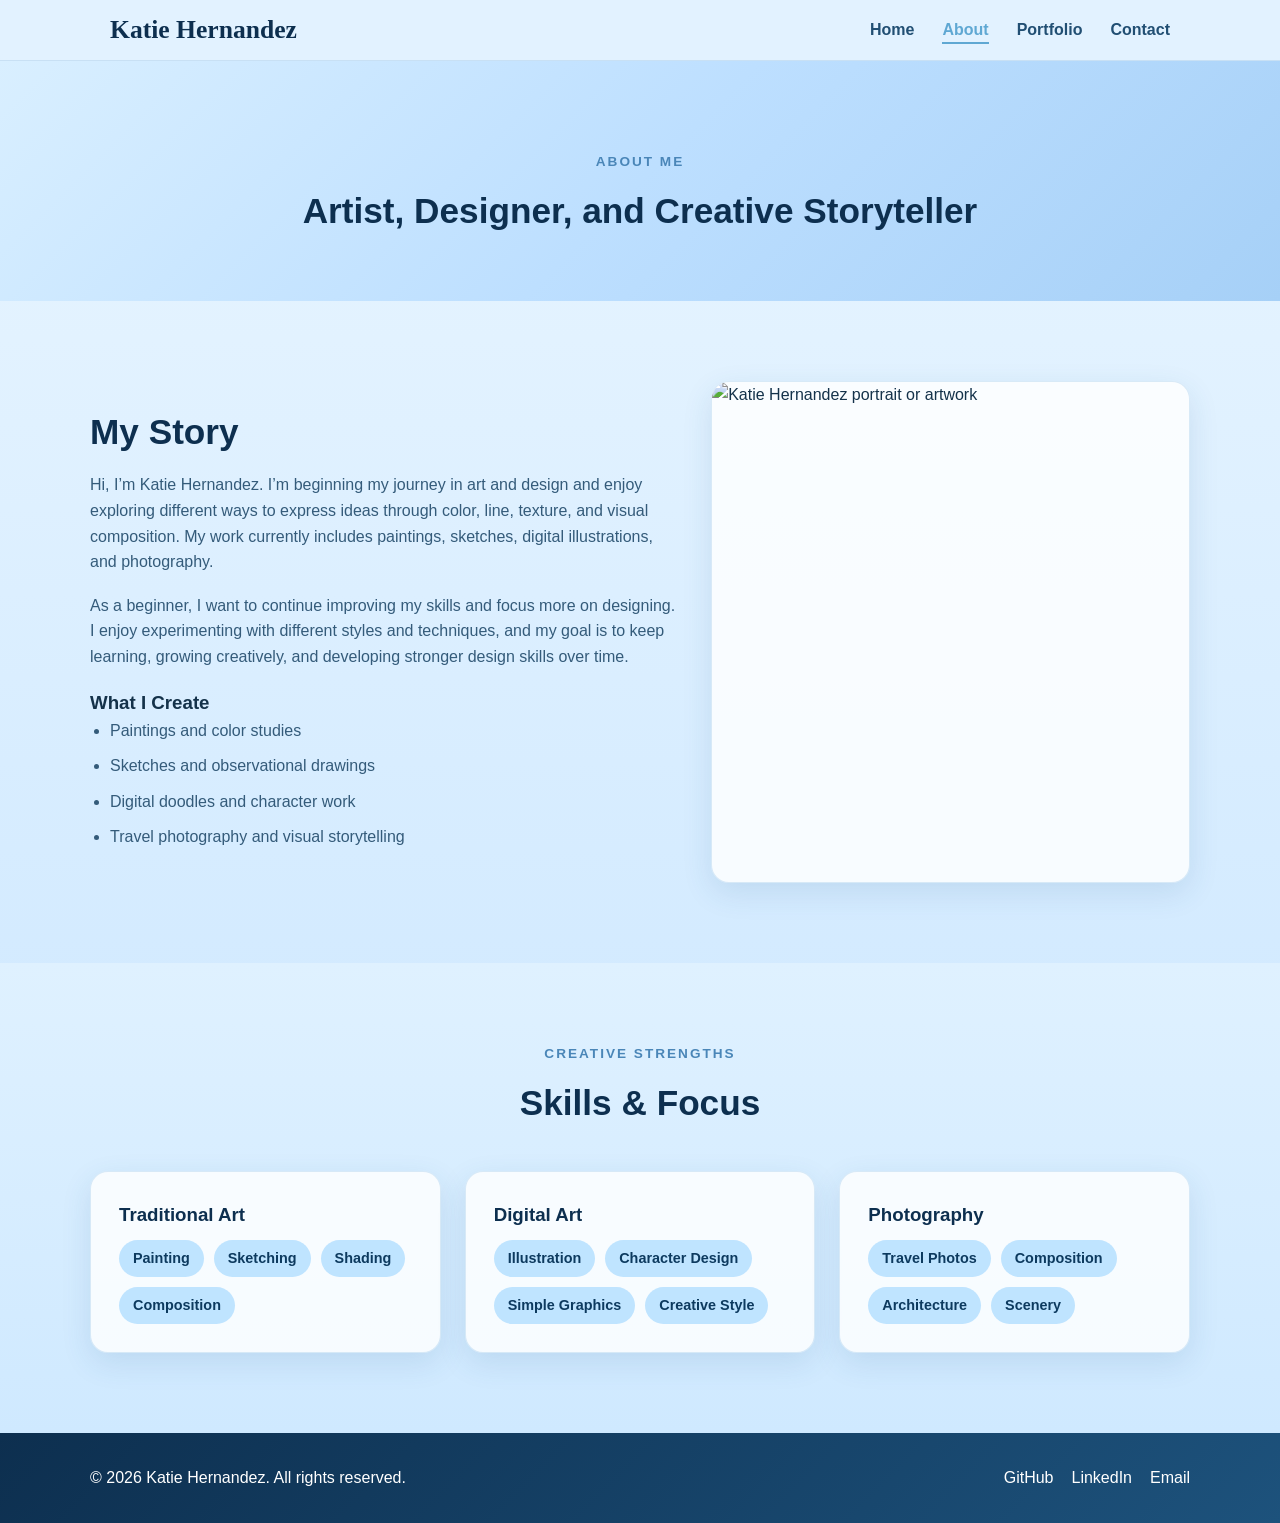
==== about.html @ a2df010c "Add files via upload" ====
<!DOCTYPE html>
<html lang="en">
<head>
  <meta charset="UTF-8" />
  <meta name="viewport" content="width=device-width, initial-scale=1.0" />
  <title>About | Katie Hernandez</title>
  <link rel="stylesheet" href="styles.css" />
</head>
<body>
  <header class="site-header">
    <nav class="nav-container">
      <a href="index.html" class="logo">Katie Hernandez</a>

      <ul class="nav-menu">
        <li><a href="index.html" class="nav-link">Home</a></li>
        <li><a href="about.html" class="nav-link active">About</a></li>
        <li><a href="projects.html" class="nav-link">Portfolio</a></li>
        <li><a href="contact.html" class="nav-link">Contact</a></li>
      </ul>

      <button class="hamburger" aria-label="Toggle menu">
        <span class="bar"></span>
        <span class="bar"></span>
        <span class="bar"></span>
      </button>
    </nav>
  </header>

  <main>
    <section class="page-banner blue-banner">
      <div class="container center">
        <p class="section-label">About Me</p>
        <h1>Artist, Designer, and Creative Storyteller</h1>
      </div>
    </section>

    <section class="section">
      <div class="container about-grid">
        <div class="about-text">
          <h2>My Story</h2>
          <p>
            Hi, I’m Katie Hernandez. I’m beginning my journey in art and design and enjoy exploring different ways to express ideas through color, line, texture, and visual composition. My work currently includes paintings, sketches, digital illustrations, and photography.
          </p>

          <p>
            As a beginner, I want to continue improving my skills and focus more on designing. I enjoy experimenting with different styles and techniques, and my goal is to keep learning, growing creatively, and developing stronger design skills over time.
          </p>

          <h3>What I Create</h3>
          <ul class="about-list">
            <li>Paintings and color studies</li>
            <li>Sketches and observational drawings</li>
            <li>Digital doodles and character work</li>
            <li>Travel photography and visual storytelling</li>
          </ul>
        </div>

        <div class="about-image-card">
          <img src="images/profile.jpg" alt="Katie Hernandez portrait or artwork" class="about-image" />
        </div>
      </div>
    </section>

    <section class="section soft-blue-section">
      <div class="container">
        <div class="section-heading center">
          <p class="section-label">Creative Strengths</p>
          <h2>Skills & Focus</h2>
        </div>

        <div class="skills-grid">
          <div class="skill-card">
            <h3>Traditional Art</h3>
            <div class="tag-wrap">
              <span class="tag">Painting</span>
              <span class="tag">Sketching</span>
              <span class="tag">Shading</span>
              <span class="tag">Composition</span>
            </div>
          </div>

          <div class="skill-card">
            <h3>Digital Art</h3>
            <div class="tag-wrap">
              <span class="tag">Illustration</span>
              <span class="tag">Character Design</span>
              <span class="tag">Simple Graphics</span>
              <span class="tag">Creative Style</span>
            </div>
          </div>

          <div class="skill-card">
            <h3>Photography</h3>
            <div class="tag-wrap">
              <span class="tag">Travel Photos</span>
              <span class="tag">Composition</span>
              <span class="tag">Architecture</span>
              <span class="tag">Scenery</span>
            </div>
          </div>
        </div>
      </div>
    </section>
  </main>

  <footer>
    <div class="container footer-container">
      <p>&copy; 2026 Katie Hernandez. All rights reserved.</p>
      <div class="social-links">
        <a href="https://github.com/Katie548" target="_blank" rel="noopener noreferrer">GitHub</a>
        <a href="https://www.linkedin.com/feed/" target="_blank" rel="noopener noreferrer">LinkedIn</a>
        <a href="mailto:katieh.r.548@gmail.com">Email</a>
      </div>
    </div>
  </footer>

  <script src="script.js"></script>
</body>
</html>
---- styles.css ----
/* RESET */
* {
  margin: 0;
  padding: 0;
  box-sizing: border-box;
}

html {
  scroll-behavior: smooth;
}

img {
  width: 100%;
  display: block;
}

body {
  font-family: Arial, Helvetica, sans-serif;
  color: #14324a;
  background: linear-gradient(to bottom, #eaf6ff, #d8edff, #c7e4ff);
  line-height: 1.6;
}

/* GLOBAL */
.container {
  width: min(1100px, 90%);
  margin: 0 auto;
}

.section {
  padding: 80px 0;
}

.center {
  text-align: center;
}

.section-label,
.eyebrow {
  text-transform: uppercase;
  letter-spacing: 2px;
  font-size: 0.85rem;
  font-weight: 700;
  color: #4a86b8;
  margin-bottom: 10px;
}

.section-heading {
  max-width: 760px;
  margin: 0 auto 40px;
}

.section-heading h2,
.page-banner h1,
.about-text h2,
.contact-info-card h2,
.contact-form-card h2 {
  font-size: 2.2rem;
  color: #0d2f4f;
  margin-bottom: 12px;
}

.portfolio-title {
  font-size: 2rem;
  margin-bottom: 22px;
  color: #0d2f4f;
}

.portfolio-subtext {
  margin-bottom: 25px;
  color: #345b7a;
}

/* HEADER */
.site-header {
  position: sticky;
  top: 0;
  z-index: 1000;
  background: rgba(225, 241, 255, 0.92);
  backdrop-filter: blur(10px);
  border-bottom: 1px solid rgba(87, 145, 194, 0.18);
}

.nav-container {
  width: min(1100px, 90%);
  margin: 0 auto;
  height: 60px;          /* smaller header height */
  display: flex;
  justify-content: space-between;
  align-items: center;
  padding: 0 20px;       /* horizontal padding only */
}

.logo {
  text-decoration: none;
  font-size: 1.6rem;
  font-weight: 700;
  color: #0d2f4f;
  font-family: 'Playfair Display', serif;
  margin: 0;
}

.nav-menu {
  display: flex;
  list-style: none;
  gap: 28px;
}

.nav-link {
  text-decoration: none;
  color: #214f73;
  font-weight: 600;
  position: relative;
  transition: 0.3s ease;
}

.nav-link:hover,
.nav-link.active {
  color: #5fa8d3;
}

.nav-link.active::after {
  content: "";
  position: absolute;
  left: 0;
  bottom: -6px;
  width: 100%;
  height: 2px;
  background: #5fa8d3;
}

.hamburger {
  display: none;
  border: none;
  background: transparent;
  cursor: pointer;
}

.bar {
  display: block;
  width: 25px;
  height: 3px;
  margin: 4px 0;
  background: #0d2f4f;
  border-radius: 20px;
}

/* HERO PARALLAX */
.hero-parallax {
  position: relative;
  min-height: 100vh;
  background-image: url("images/floral-design.jpg");
  background-size: cover;
  background-position: center;
  background-attachment: fixed;
  display: flex;
  justify-content: center;
  align-items: center;
  text-align: center;
}

.hero-overlay {
  position: absolute;
  inset: 0;
  background: linear-gradient(rgba(15, 55, 90, 0.55), rgba(52, 120, 179, 0.42));
}

.hero-content {
  position: relative;
  z-index: 2;
  width: min(760px, 90%);
  color: white;
  padding: 30px;
}

.hero-content h1 {
  font-size: 4rem;
  margin-bottom: 18px;
}

.hero-content p {
  font-size: 1.1rem;
  margin-bottom: 28px;
}

/* PAGE BANNER */
.page-banner {
  padding: 90px 0 50px;
}

.blue-banner {
  background: linear-gradient(135deg, #d9efff, #bddfff, #a6d0f7);
}

/* BUTTONS */
.hero-buttons,
.center-btn {
  display: flex;
  justify-content: center;
  gap: 16px;
  flex-wrap: wrap;
}

.center-btn {
  margin-top: 30px;
}

.btn {
  display: inline-block;
  padding: 12px 24px;
  border-radius: 999px;
  font-weight: 700;
  text-decoration: none;
  transition: 0.3s ease;
  border: 2px solid transparent;
}

.btn-primary {
  background: #2f6f9f;
  color: white;
}

.btn-primary:hover {
  background: #1f5d8b;
  transform: translateY(-2px);
}

.btn-secondary {
  background: transparent;
  color: white;
  border-color: white;
}

.btn-secondary:hover {
  background: white;
  color: #1f5d8b;
}

/* SECTIONS */
.intro-section,
.preview-section,
.soft-blue-section {
  background: rgba(255, 255, 255, 0.45);
}

.soft-blue-section {
  background: linear-gradient(to bottom, #dff1ff, #cfe9ff);
}

.feature-grid,
.skills-grid {
  display: grid;
  grid-template-columns: repeat(3, 1fr);
  gap: 24px;
}

.feature-card,
.skill-card,
.contact-info-card,
.contact-form-card,
.about-image-card {
  background: rgba(255, 255, 255, 0.82);
  border: 1px solid rgba(128, 182, 224, 0.28);
  box-shadow: 0 10px 30px rgba(36, 93, 139, 0.12);
  border-radius: 18px;
}

.feature-card,
.skill-card {
  padding: 28px;
}

.feature-card h3,
.skill-card h3,
.contact-item h3 {
  color: #0d2f4f;
  margin-bottom: 10px;
}

/* ABOUT */
.about-grid {
  display: grid;
  grid-template-columns: 1.1fr 0.9fr;
  gap: 36px;
  align-items: center;
}

.about-text p {
  margin-bottom: 18px;
  color: #345b7a;
}

.about-list {
  margin-left: 20px;
  color: #345b7a;
}

.about-list li {
  margin-bottom: 10px;
}

.about-image-card {
  overflow: hidden;
}

.about-image {
  height: 500px;
  object-fit: cover;
}

/* TAGS */
.tag-wrap {
  display: flex;
  flex-wrap: wrap;
  gap: 10px;
}

.tag {
  background: #bfe4ff;
  color: #0d3a5f;
  padding: 7px 14px;
  border-radius: 999px;
  font-size: 0.9rem;
  font-weight: 600;
}

/* GALLERY */
.gallery-grid {
  display: grid;
  grid-template-columns: repeat(4, 1fr);
  gap: 18px;
}

.gallery-item {
  border-radius: 18px;
  overflow: hidden;
  box-shadow: 0 10px 25px rgba(40, 96, 143, 0.12);
  background: white;
  transition: transform 0.35s ease, box-shadow 0.35s ease;
}

.gallery-item img {
  height: 280px;
  object-fit: cover;
}

.gallery-item:hover {
  transform: translateY(-6px);
  box-shadow: 0 14px 35px rgba(40, 96, 143, 0.2);
}

/* CONTACT */
.contact-section {
  padding: 90px 0;
  text-align: center;
}

.contact-title {
  font-size: 2.4rem;
  color: #0d2f4f;
  margin-bottom: 10px;
}

.contact-description {
  max-width: 600px;
  margin: 0 auto 40px auto;
  color: #4a6a87;
}

.contact-info {
  display: flex;
  justify-content: center;
  gap: 60px;
  padding-top: 20px;   /* space above */
  padding-bottom: 30px;
  flex-wrap: wrap;
}

.contact-item h3 {
  color: #0d2f4f;
  margin-bottom: 5px;
}

.contact-item p {
  color: #5a7b96;
}

.contact-form {
  max-width: 600px;
  margin: auto;
}

.input-row {
  display: flex;
  gap: 15px;
  margin-bottom: 15px;
}

.contact-form input,
.contact-form textarea {
  width: 100%;
  padding: 12px;
  border-radius: 10px;
  border: 1px solid #b7d4ef;
  background: #f7fbff;
}

.contact-form textarea {
  margin-bottom: 15px;
}

.send-btn {
  background: #2f6f9f;
  color: white;
  border: none;
  padding: 12px 25px;
  border-radius: 25px;
  font-weight: 600;
  cursor: pointer;
}

.send-btn:hover {
  background: #1f5d8b;
}

/* PARALLAX BAND */
.parallax-band {
  position: relative;
  min-height: 350px;
  background-image: url("images/france1.jpg");
  background-size: cover;
  background-position: center;
  background-attachment: fixed;
  display: flex;
  justify-content: center;
  align-items: center;
}

.small-band {
  min-height: 280px;
}

.parallax-band-overlay {
  position: absolute;
  inset: 0;
  background: rgba(16, 55, 92, 0.45);
}

.parallax-band-content {
  position: relative;
  z-index: 2;
  text-align: center;
  color: white;
  width: min(850px, 90%);
}

.parallax-band-content h2 {
  font-size: 2rem;
}

/* FOOTER */
footer {
  background: linear-gradient(135deg, #0d2f4f, #1d527c);
  color: white;
  padding: 32px 0;
}

.footer-container {
  display: flex;
  justify-content: space-between;
  align-items: center;
  gap: 20px;
  flex-wrap: wrap;
}

.social-links {
  display: flex;
  gap: 18px;
}

.social-links a {
  text-decoration: none;
  color: white;
  transition: 0.3s ease;
}

.social-links a:hover {
  color: #bfe4ff;
}

/* ANIMATION */
.hidden {
  opacity: 0;
  transform: translateY(24px);
  transition: opacity 0.7s ease, transform 0.7s ease;
}

.show {
  opacity: 1;
  transform: translateY(0);
}

/* RESPONSIVE */
@media (max-width: 900px) {
  .gallery-grid {
    grid-template-columns: repeat(2, 1fr);
  }

  .feature-grid,
  .skills-grid,
  .about-grid,
  .contact-grid {
    grid-template-columns: 1fr;
  }

  .hero-content h1 {
    font-size: 2.8rem;
  }
}

@media (max-width: 768px) {
  .hamburger {
    display: block;
  }

  .nav-menu {
    position: fixed;
    top: 75px;
    left: -100%;
    width: 100%;
    background: #e8f5ff;
    flex-direction: column;
    text-align: center;
    padding: 25px 0;
    gap: 18px;
    transition: 0.3s ease;
    box-shadow: 0 10px 20px rgba(42, 97, 143, 0.12);
  }

  .nav-menu.active {
    left: 0;
  }

  .hero-parallax,
  .parallax-band {
    background-attachment: scroll;
  }
}

@media (max-width: 540px) {
  .gallery-grid {
    grid-template-columns: 1fr;
  }

  .hero-content h1 {
    font-size: 2.2rem;
  }

  .section-heading h2,
  .page-banner h1 {
    font-size: 1.8rem;
  }
}

.resume-btn {
  display: inline-block;
  background: #2f6f9f;
  color: white;
  padding: 12px 28px;
  border-radius: 30px;
  text-decoration: none;
  font-weight: 600;
  margin-top: 20px;
  margin-bottom: 40px; /* THIS adds space before Email/Location */
  transition: 0.3s;
}

.resume-btn:hover {
  background: #1f5d8b;
  transform: translateY(-2px);
}
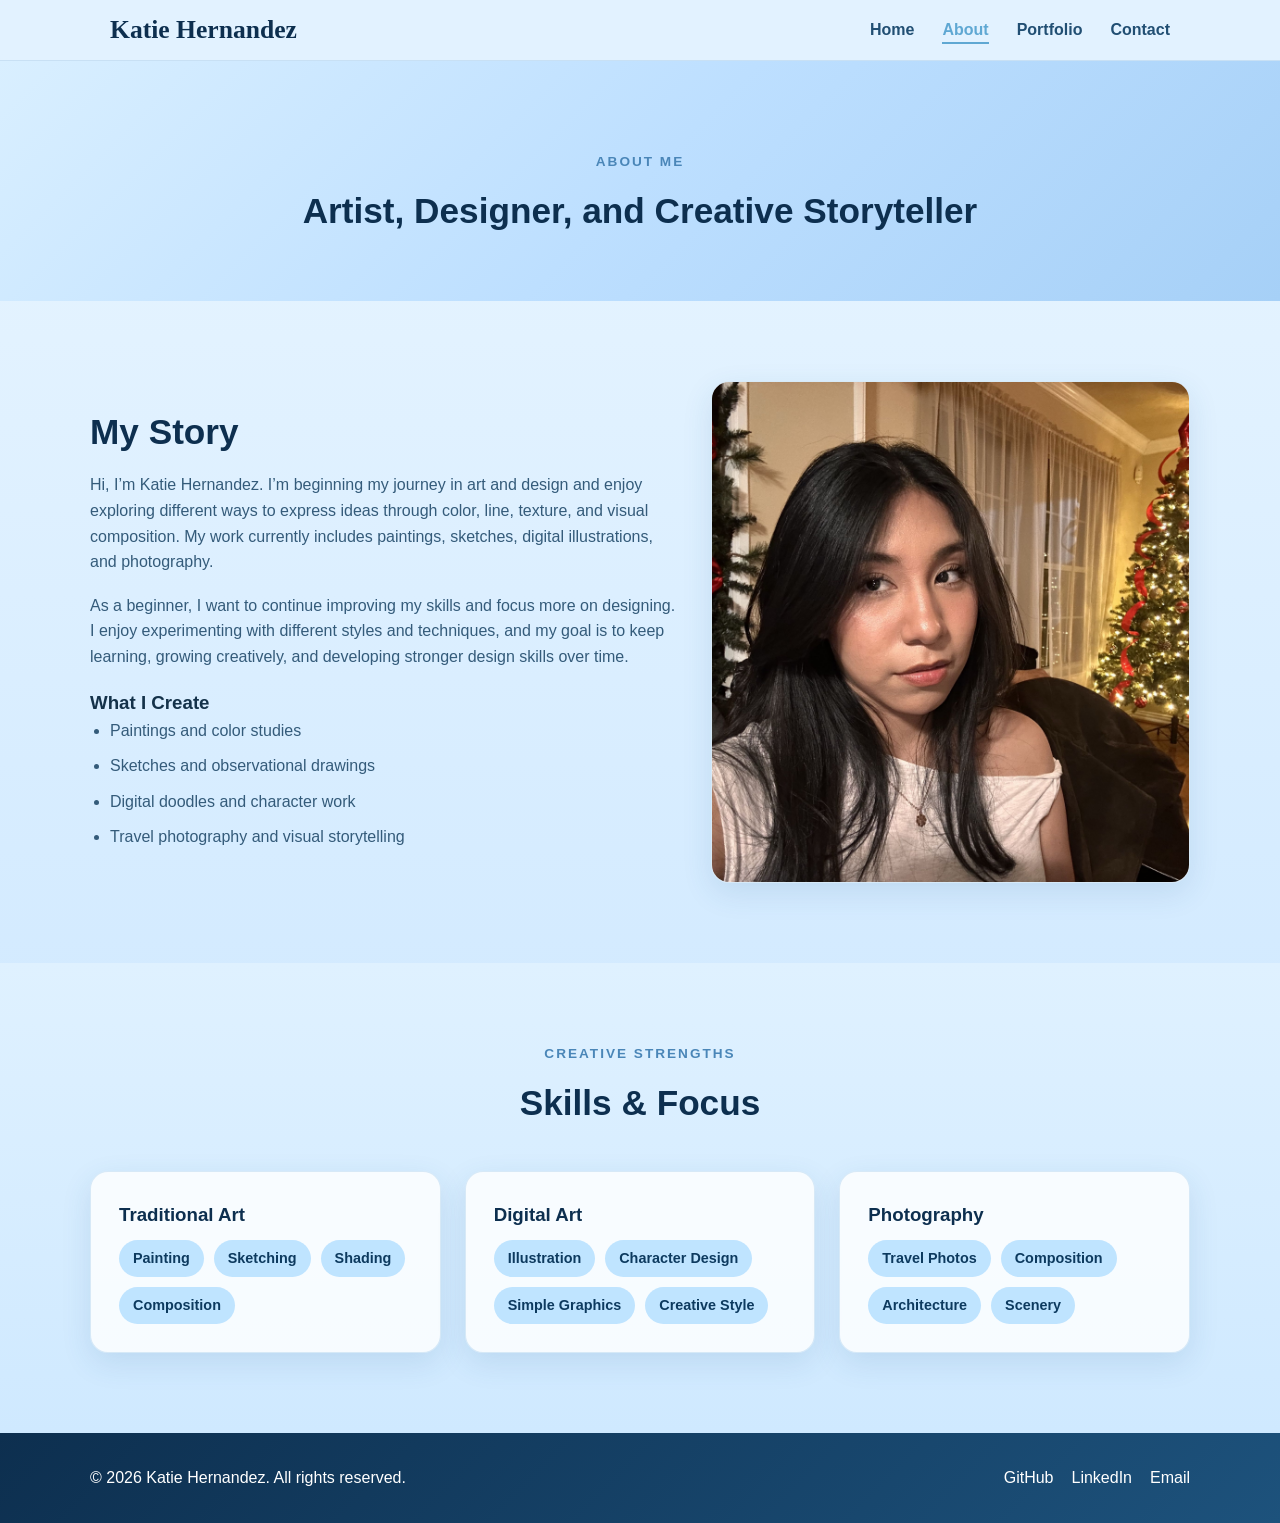
==== commit a2e9eb45: "Fix HTML encoding issues in about.html" ====
--- a/about.html
+++ b/about.html
@@ -56,7 +56,7 @@
         </div>
 
         <div class="about-image-card">
-          <img src="images/profile.jpg" alt="Katie Hernandez portrait or artwork" class="about-image" />
+          <img src="profile.jpg" alt="Katie Hernandez portrait or artwork" class="about-image" />
         </div>
       </div>
     </section>
@@ -116,4 +116,4 @@
 
   <script src="script.js"></script>
 </body>
-</html>+</html>
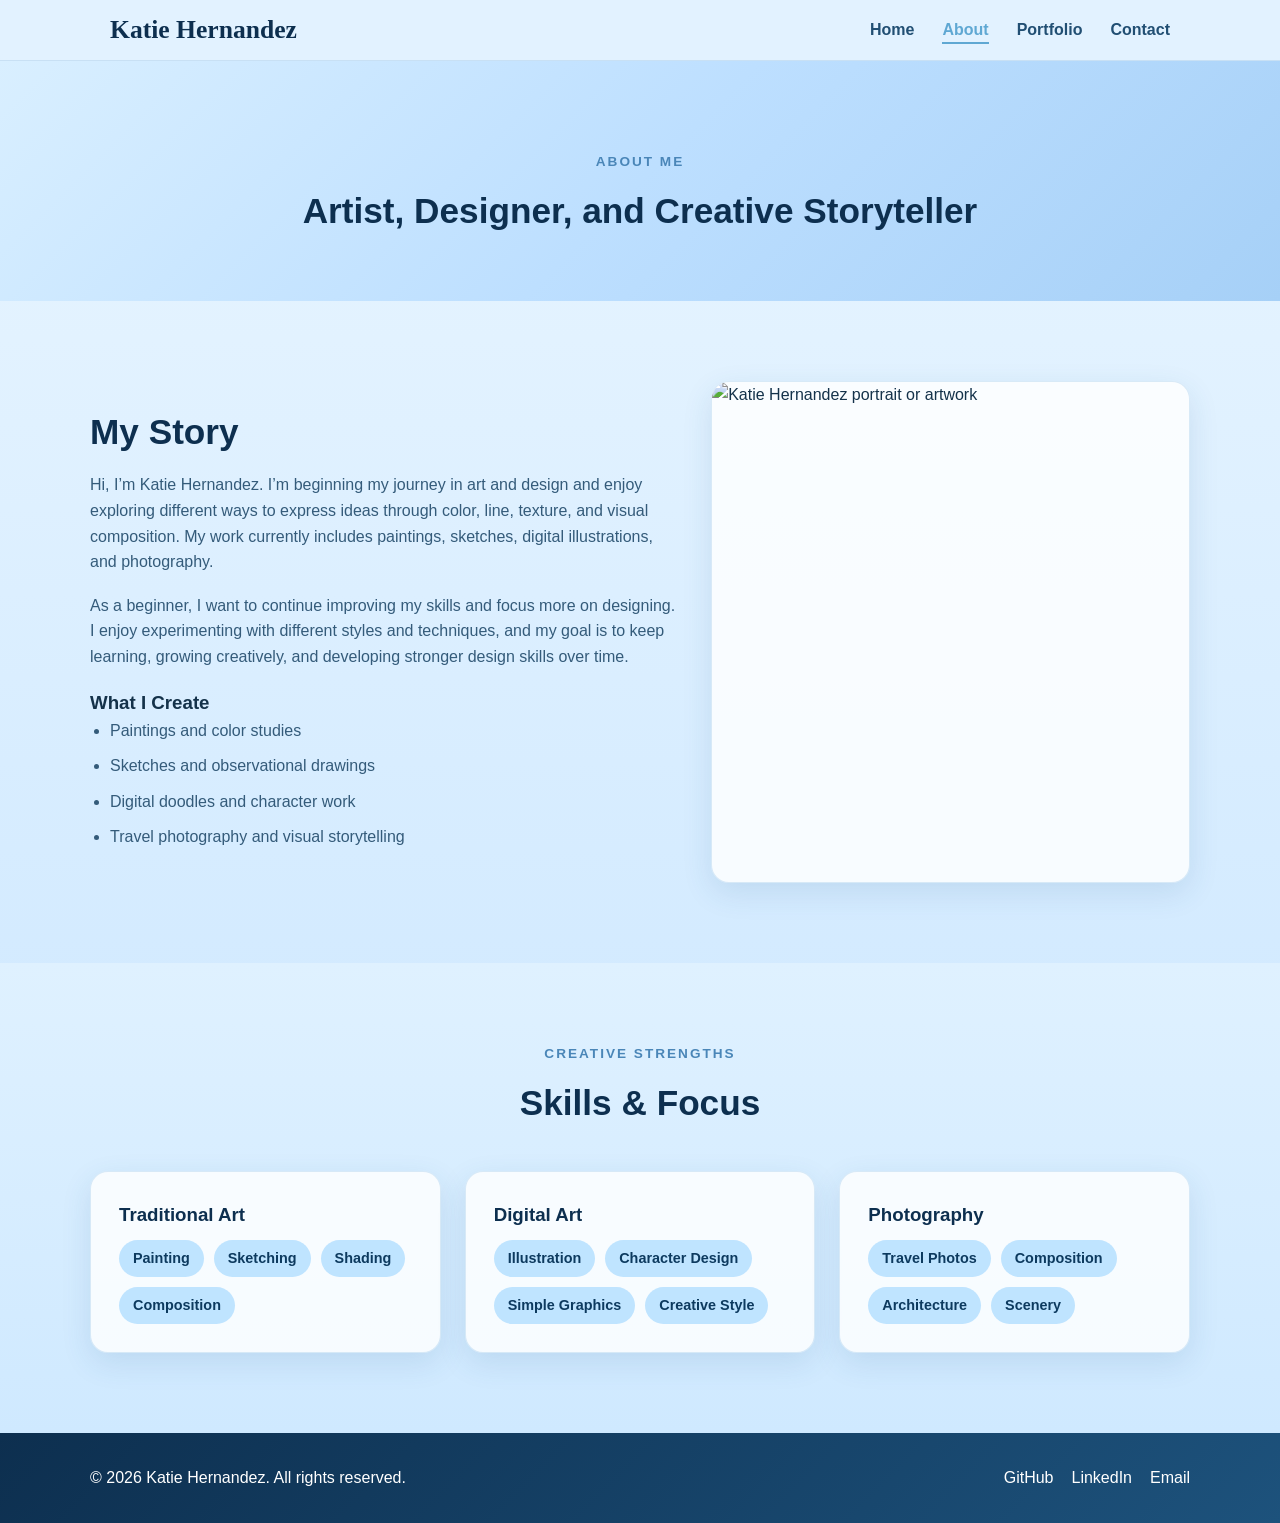
==== commit a1582a77: "Fix HTML formatting and update profile image source" ====
--- a/about.html
+++ b/about.html
@@ -56,7 +56,7 @@
         </div>
 
         <div class="about-image-card">
-          <img src="profile.jpg" alt="Katie Hernandez portrait or artwork" class="about-image" />
+          <img src="profile.JPG" alt="Katie Hernandez portrait or artwork" class="about-image" />
         </div>
       </div>
     </section>
--- a/styles.css
+++ b/styles.css
@@ -340,6 +340,7 @@
 }
 
 .gallery-item img {
+  width: 100%;
   height: 280px;
   object-fit: cover;
 }
@@ -578,4 +579,4 @@
 .resume-btn:hover {
   background: #1f5d8b;
   transform: translateY(-2px);
-}+}
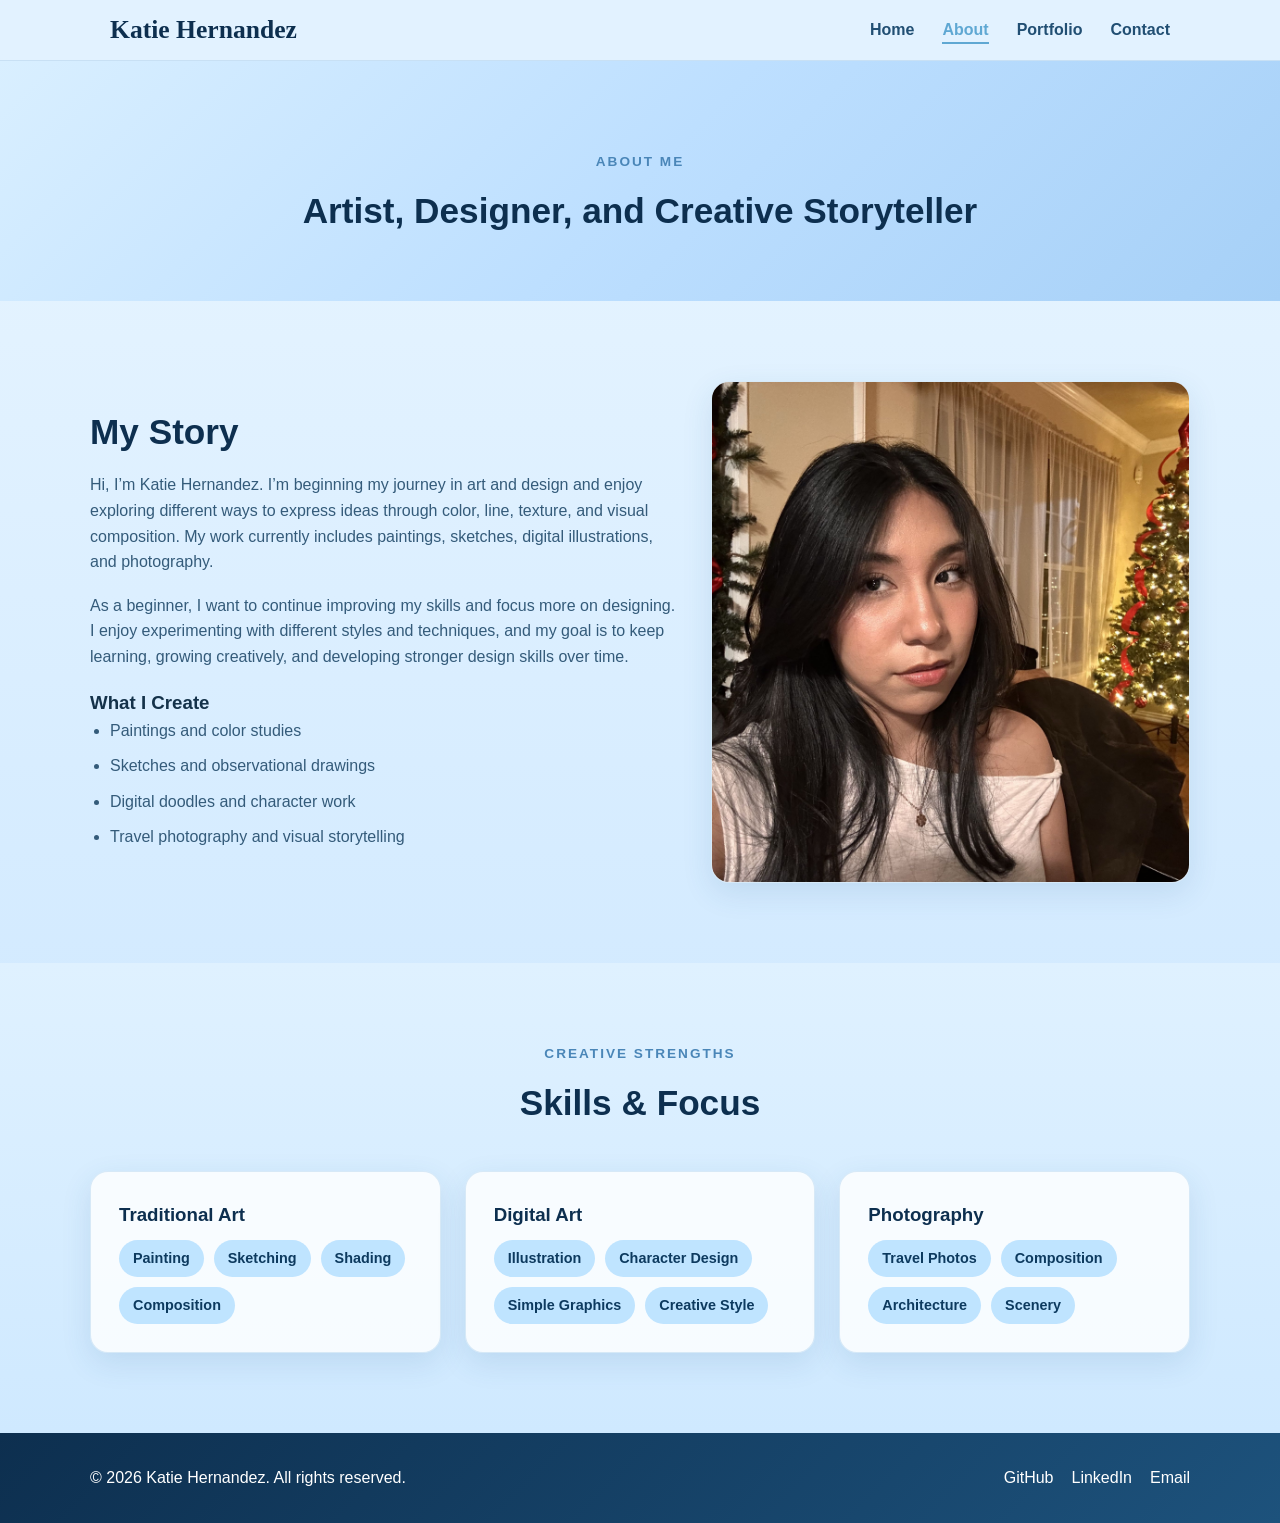
==== commit 29d14493: "Fix HTML formatting and update profile image" ====
--- a/about.html
+++ b/about.html
@@ -56,7 +56,7 @@
         </div>
 
         <div class="about-image-card">
-          <img src="profile.JPG" alt="Katie Hernandez portrait or artwork" class="about-image" />
+          <img src="profile.jpg" alt="Katie Hernandez portrait or artwork" class="about-image" />
         </div>
       </div>
     </section>
